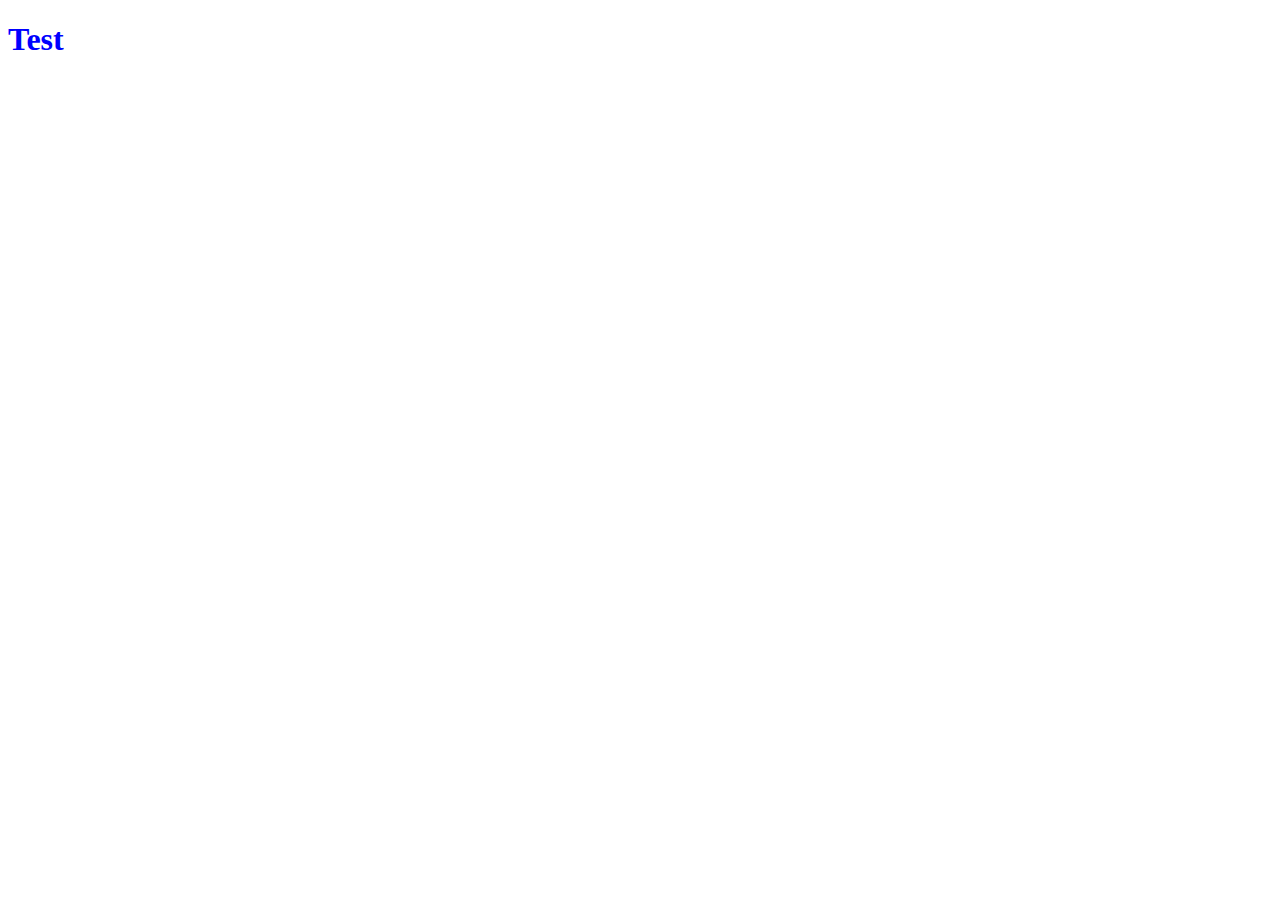
==== advice-generator-app/index.html @ 7094e2d0 "Set up scss" ====
<!DOCTYPE html>
<html lang="en">
<head>
    <meta charset="UTF-8">
    <meta http-equiv="X-UA-Compatible" content="IE=edge">
    <meta name="viewport" content="width=device-width, initial-scale=1.0">
    <title>Advice Generator</title>
    <link rel="stylesheet" href="./styles/style.css">
</head>
<body>
    <h1 class="test">Test</h1>
</body>
</html>
---- advice-generator-app/styles/style.css ----
.test{color:blue}
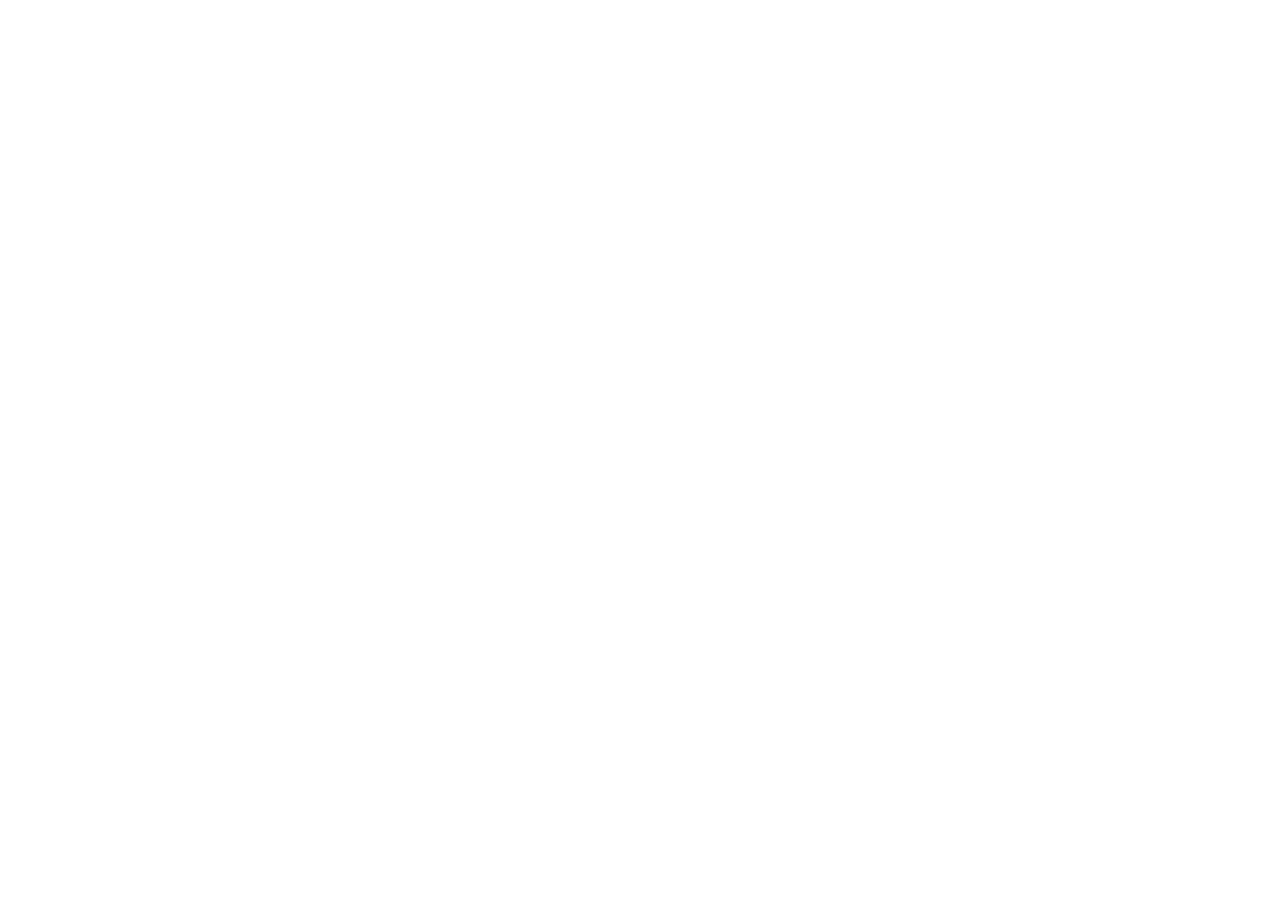
==== commit 0874e74e: "Create reset module and variables" ====
--- a/advice-generator-app/index.html
+++ b/advice-generator-app/index.html
@@ -8,6 +8,8 @@
     <link rel="stylesheet" href="./styles/style.css">
 </head>
 <body>
-    <h1 class="test">Test</h1>
+    <main>
+        
+    </main>
 </body>
 </html>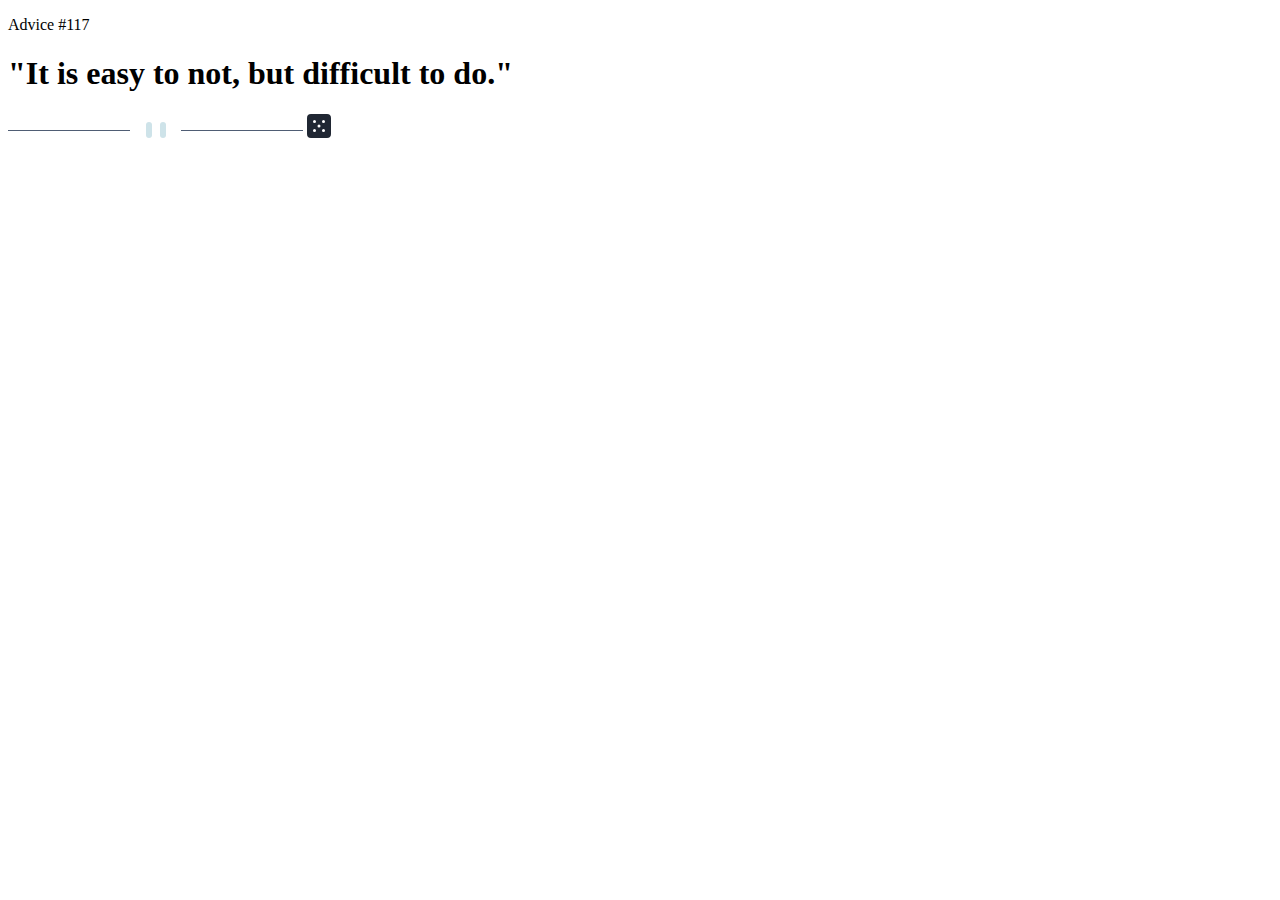
==== commit e9f2b9e0: "Build html skeleton" ====
--- a/advice-generator-app/index.html
+++ b/advice-generator-app/index.html
@@ -8,8 +8,15 @@
     <link rel="stylesheet" href="./styles/style.css">
 </head>
 <body>
-    <main>
-        
+    <main class="main">
+        <section class="advice-card">
+            <p class="advice-number">Advice #117</p>
+            <h1 class="advice-quote">"It is easy to not, but difficult to do."</h1>
+            <img src="./images/pattern-divider-mobile.svg" alt="Divider">
+            <span class="reroll-div">
+                <img src="./images/icon-dice.svg" alt="Dice">
+            </span>
+        </section>
     </main>
 </body>
 </html>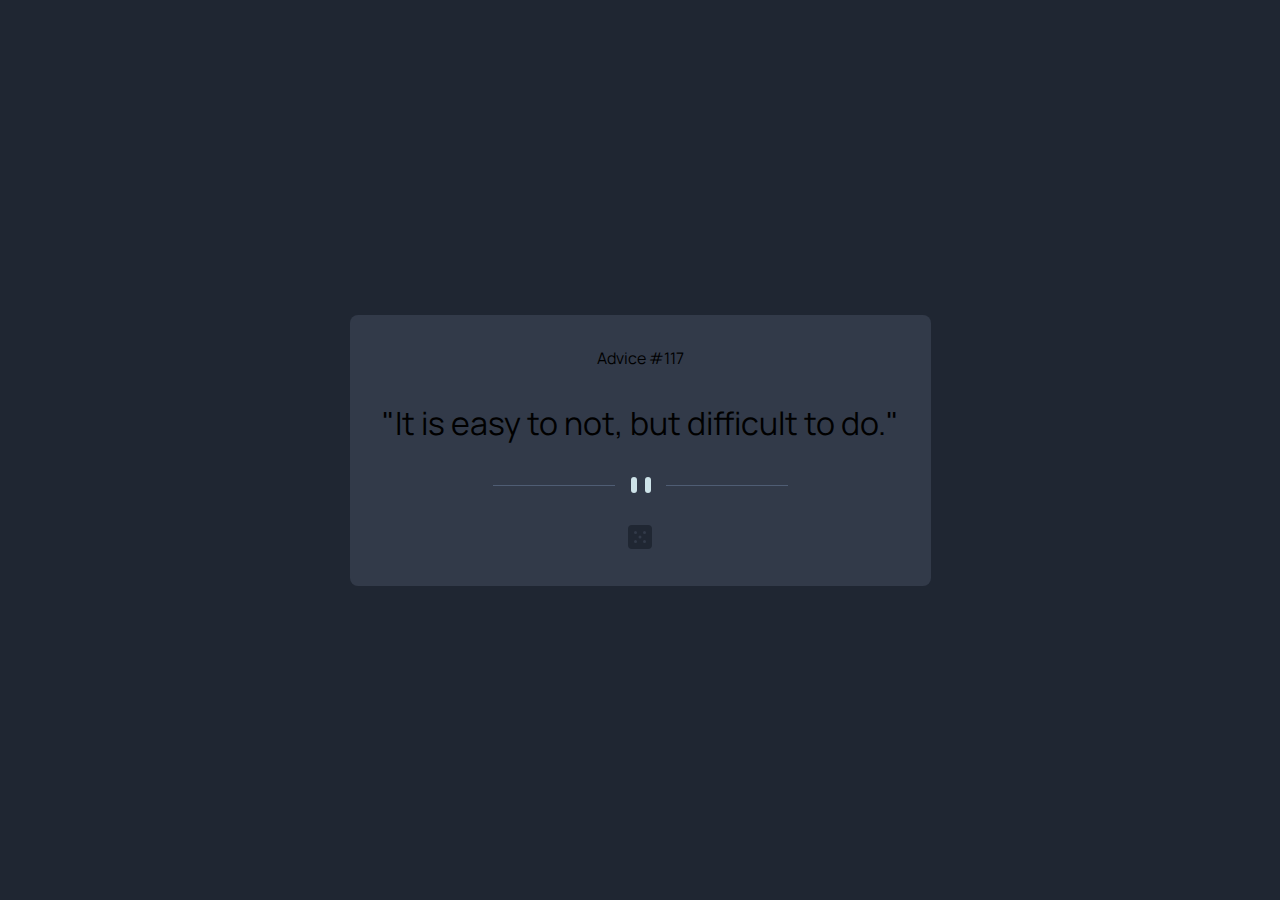
==== commit 21b8e557: "Add basic styles" ====
--- a/advice-generator-app/index.html
+++ b/advice-generator-app/index.html
@@ -8,8 +8,8 @@
     <link rel="stylesheet" href="./styles/style.css">
 </head>
 <body>
-    <main class="main">
-        <section class="advice-card">
+    <main class="main center">
+        <section class="advice-card center gap">
             <p class="advice-number">Advice #117</p>
             <h1 class="advice-quote">"It is easy to not, but difficult to do."</h1>
             <img src="./images/pattern-divider-mobile.svg" alt="Divider">
--- a/advice-generator-app/styles/style.css
+++ b/advice-generator-app/styles/style.css
@@ -1 +1 @@
-.test{color:blue}+@import"https://fonts.googleapis.com/css2?family=Manrope:wght@200;300;400;500;700;800&display=swap";html{box-sizing:border-box;font-size:16px}body,h1,h2,h3,h4,h5,h6,p,ol,ul{margin:0;padding:0;font-weight:normal;font-family:"Manrope",sans-serif}ol,ul{list-style:none}img{max-width:100%;height:auto}.center{display:flex;flex-direction:column;justify-content:center;align-items:center}.main{height:100vh;width:100vw;background-color:#1f2632}.advice-card{background-color:#323a49;padding:2rem;margin:auto 2rem;border-radius:8px}.gap{gap:2rem}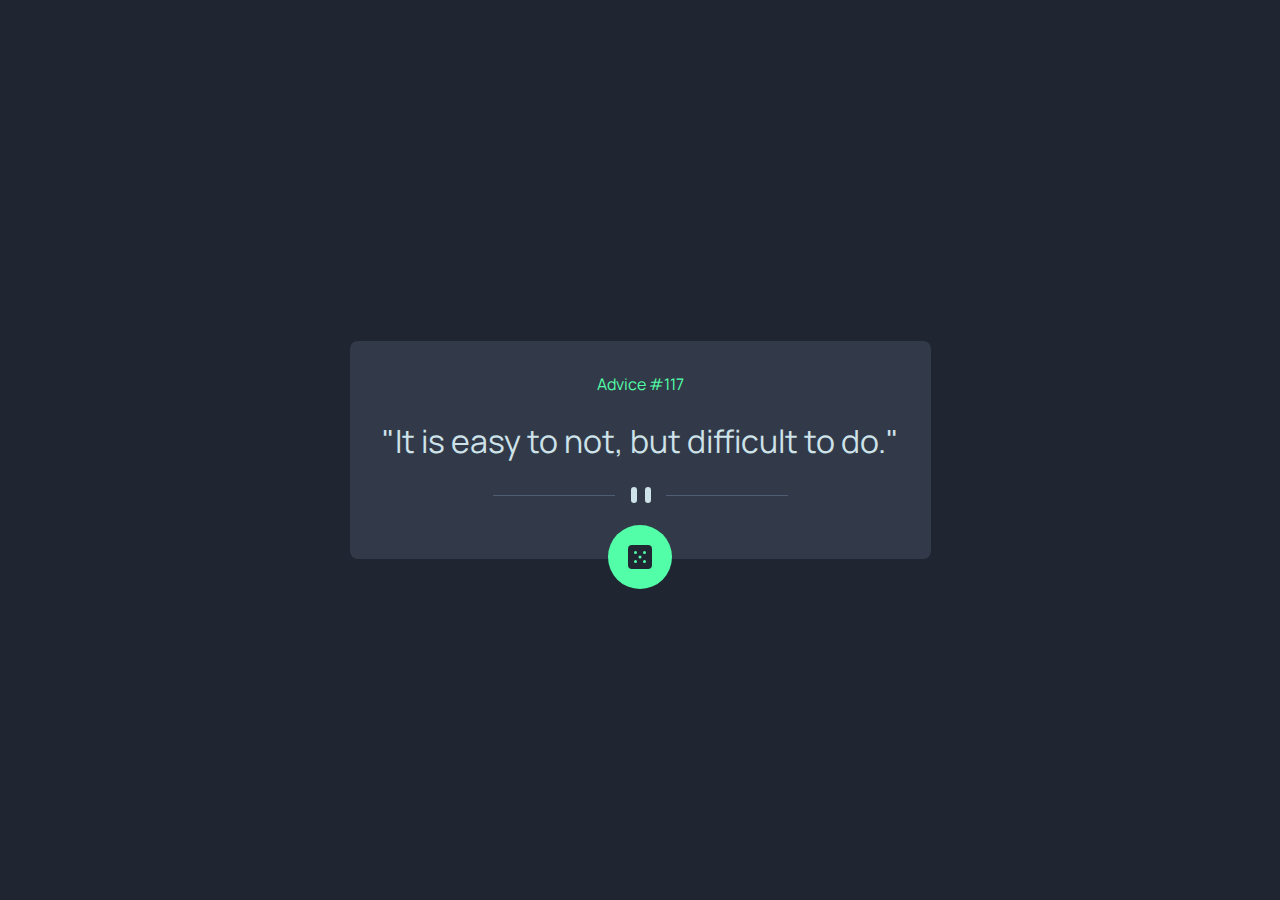
==== commit 1deef527: "Position dice button off-card" ====
--- a/advice-generator-app/index.html
+++ b/advice-generator-app/index.html
@@ -12,9 +12,9 @@
         <section class="advice-card center gap">
             <p class="advice-number">Advice #117</p>
             <h1 class="advice-quote">"It is easy to not, but difficult to do."</h1>
-            <img src="./images/pattern-divider-mobile.svg" alt="Divider">
-            <span class="reroll-div">
-                <img src="./images/icon-dice.svg" alt="Dice">
+            <img class ="divider" src="./images/pattern-divider-mobile.svg" alt="Divider">
+            <span class="reroll-div center">
+                <img class="dice" src="./images/icon-dice.svg" alt="Dice">
             </span>
         </section>
     </main>
--- a/advice-generator-app/styles/style.css
+++ b/advice-generator-app/styles/style.css
@@ -1 +1 @@
-@import"https://fonts.googleapis.com/css2?family=Manrope:wght@200;300;400;500;700;800&display=swap";html{box-sizing:border-box;font-size:16px}body,h1,h2,h3,h4,h5,h6,p,ol,ul{margin:0;padding:0;font-weight:normal;font-family:"Manrope",sans-serif}ol,ul{list-style:none}img{max-width:100%;height:auto}.center{display:flex;flex-direction:column;justify-content:center;align-items:center}.main{height:100vh;width:100vw;background-color:#1f2632}.advice-card{background-color:#323a49;padding:2rem;margin:auto 2rem;border-radius:8px}.gap{gap:2rem}+@import"https://fonts.googleapis.com/css2?family=Manrope:wght@200;300;400;500;700;800&display=swap";html{box-sizing:border-box;font-size:16px}body,h1,h2,h3,h4,h5,h6,p,ol,ul{margin:0;padding:0;font-weight:normal;font-family:"Manrope",sans-serif}ol,ul{list-style:none}img{max-width:100%;height:auto}.center{display:flex;flex-direction:column;justify-content:center;align-items:center}.main{height:100vh;width:100vw;background-color:#1f2632}.advice-card{background-color:#323a49;padding:2rem;margin:auto 2rem;border-radius:8px;text-align:center;position:relative}.advice-card .advice-number{color:#52ffa8}.advice-card .advice-quote{color:#cee3e9}.advice-card .divider{margin-bottom:1.5rem}.advice-card .reroll-div{position:absolute;bottom:-30px;background-color:#52ffa8;padding:1rem;width:32px;height:32px;border-radius:100%}.gap{gap:1.5rem}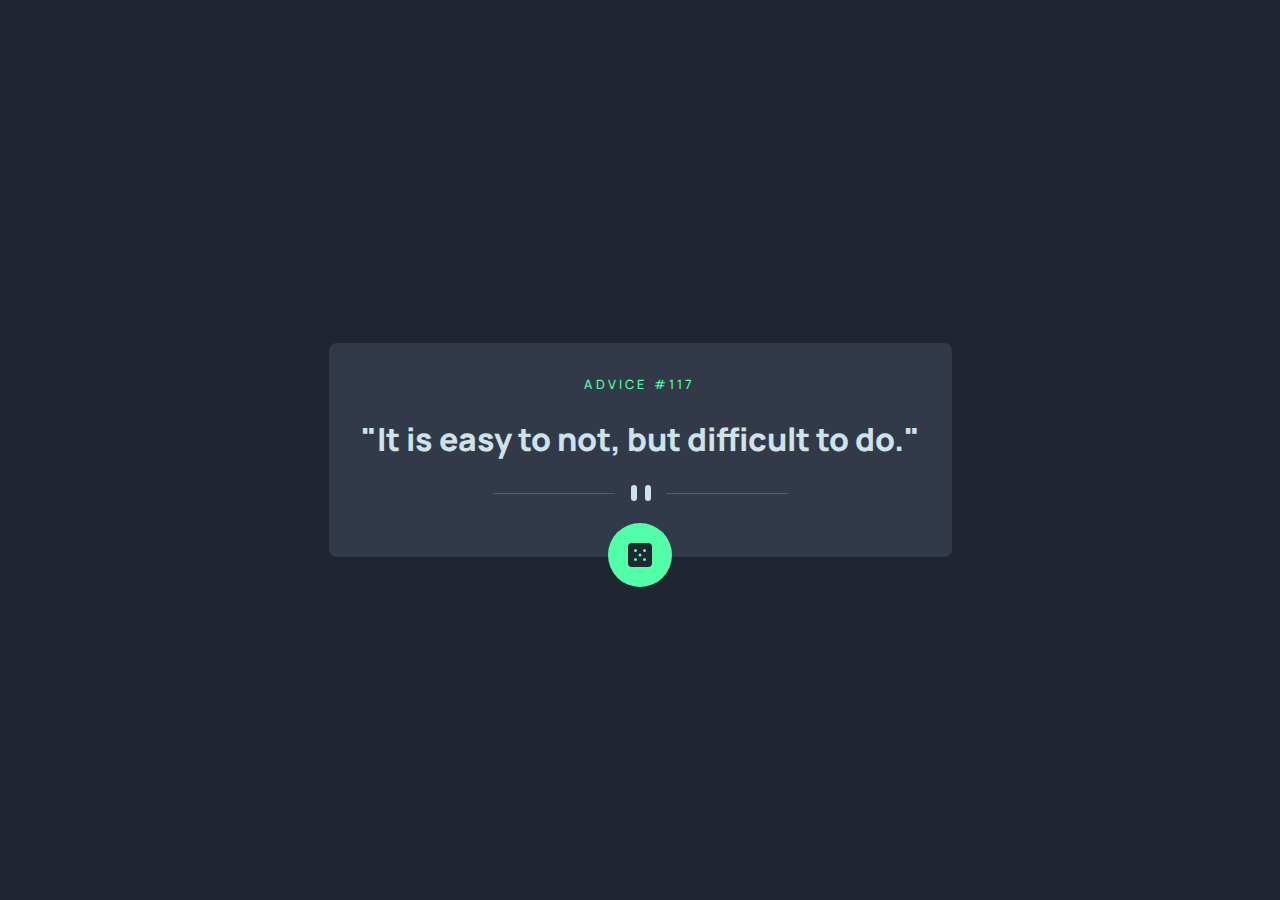
==== commit 94e5761d: "Connect advice api and add dice roll animation" ====
--- a/advice-generator-app/index.html
+++ b/advice-generator-app/index.html
@@ -10,7 +10,7 @@
 <body>
     <main class="main center">
         <section class="advice-card center gap">
-            <p class="advice-number">Advice #117</p>
+            <p class="advice-number">Advice #<span id="advice-id">117</span></p>
             <h1 class="advice-quote">"It is easy to not, but difficult to do."</h1>
             <img class ="divider" src="./images/pattern-divider-mobile.svg" alt="Divider">
             <span class="reroll-div center">
@@ -18,5 +18,6 @@
             </span>
         </section>
     </main>
+    <script src="main.js"></script>
 </body>
 </html>--- a/advice-generator-app/styles/style.css
+++ b/advice-generator-app/styles/style.css
@@ -1 +1 @@
-@import"https://fonts.googleapis.com/css2?family=Manrope:wght@200;300;400;500;700;800&display=swap";html{box-sizing:border-box;font-size:16px}body,h1,h2,h3,h4,h5,h6,p,ol,ul{margin:0;padding:0;font-weight:normal;font-family:"Manrope",sans-serif}ol,ul{list-style:none}img{max-width:100%;height:auto}.center{display:flex;flex-direction:column;justify-content:center;align-items:center}.main{height:100vh;width:100vw;background-color:#1f2632}.advice-card{background-color:#323a49;padding:2rem;margin:auto 2rem;border-radius:8px;text-align:center;position:relative}.advice-card .advice-number{color:#52ffa8}.advice-card .advice-quote{color:#cee3e9}.advice-card .divider{margin-bottom:1.5rem}.advice-card .reroll-div{position:absolute;bottom:-30px;background-color:#52ffa8;padding:1rem;width:32px;height:32px;border-radius:100%}.gap{gap:1.5rem}+@import"https://fonts.googleapis.com/css2?family=Manrope:wght@200;300;400;500;700;800&display=swap";html{box-sizing:border-box;font-size:16px}body,h1,h2,h3,h4,h5,h6,p,ol,ul{margin:0;padding:0;font-weight:normal;font-family:"Manrope",sans-serif}ol,ul{list-style:none}img{max-width:100%;height:auto}.center{display:flex;flex-direction:column;justify-content:center;align-items:center}.main{height:100vh;width:100vw;background-color:#1f2632}.advice-card{background-color:#323a49;padding:2rem;margin:auto 2rem;border-radius:8px;text-align:center;position:relative}.advice-card .advice-number{color:#52ffa8;letter-spacing:.2rem;text-transform:uppercase;font-size:.8rem;font-weight:500}.advice-card .advice-quote{color:#cee3e9;font-weight:800}.advice-card .divider{margin-bottom:1.5rem}.advice-card .reroll-div{position:absolute;bottom:-30px;background-color:#52ffa8;padding:1rem;width:32px;height:32px;border-radius:100%;cursor:pointer;transition:.2s ease-in-out}.advice-card .reroll-div:hover{width:36px;height:36px}.advice-card .reroll-div:active{width:36px;height:36px;transform:rotate(360deg)}.gap{gap:1.5rem}